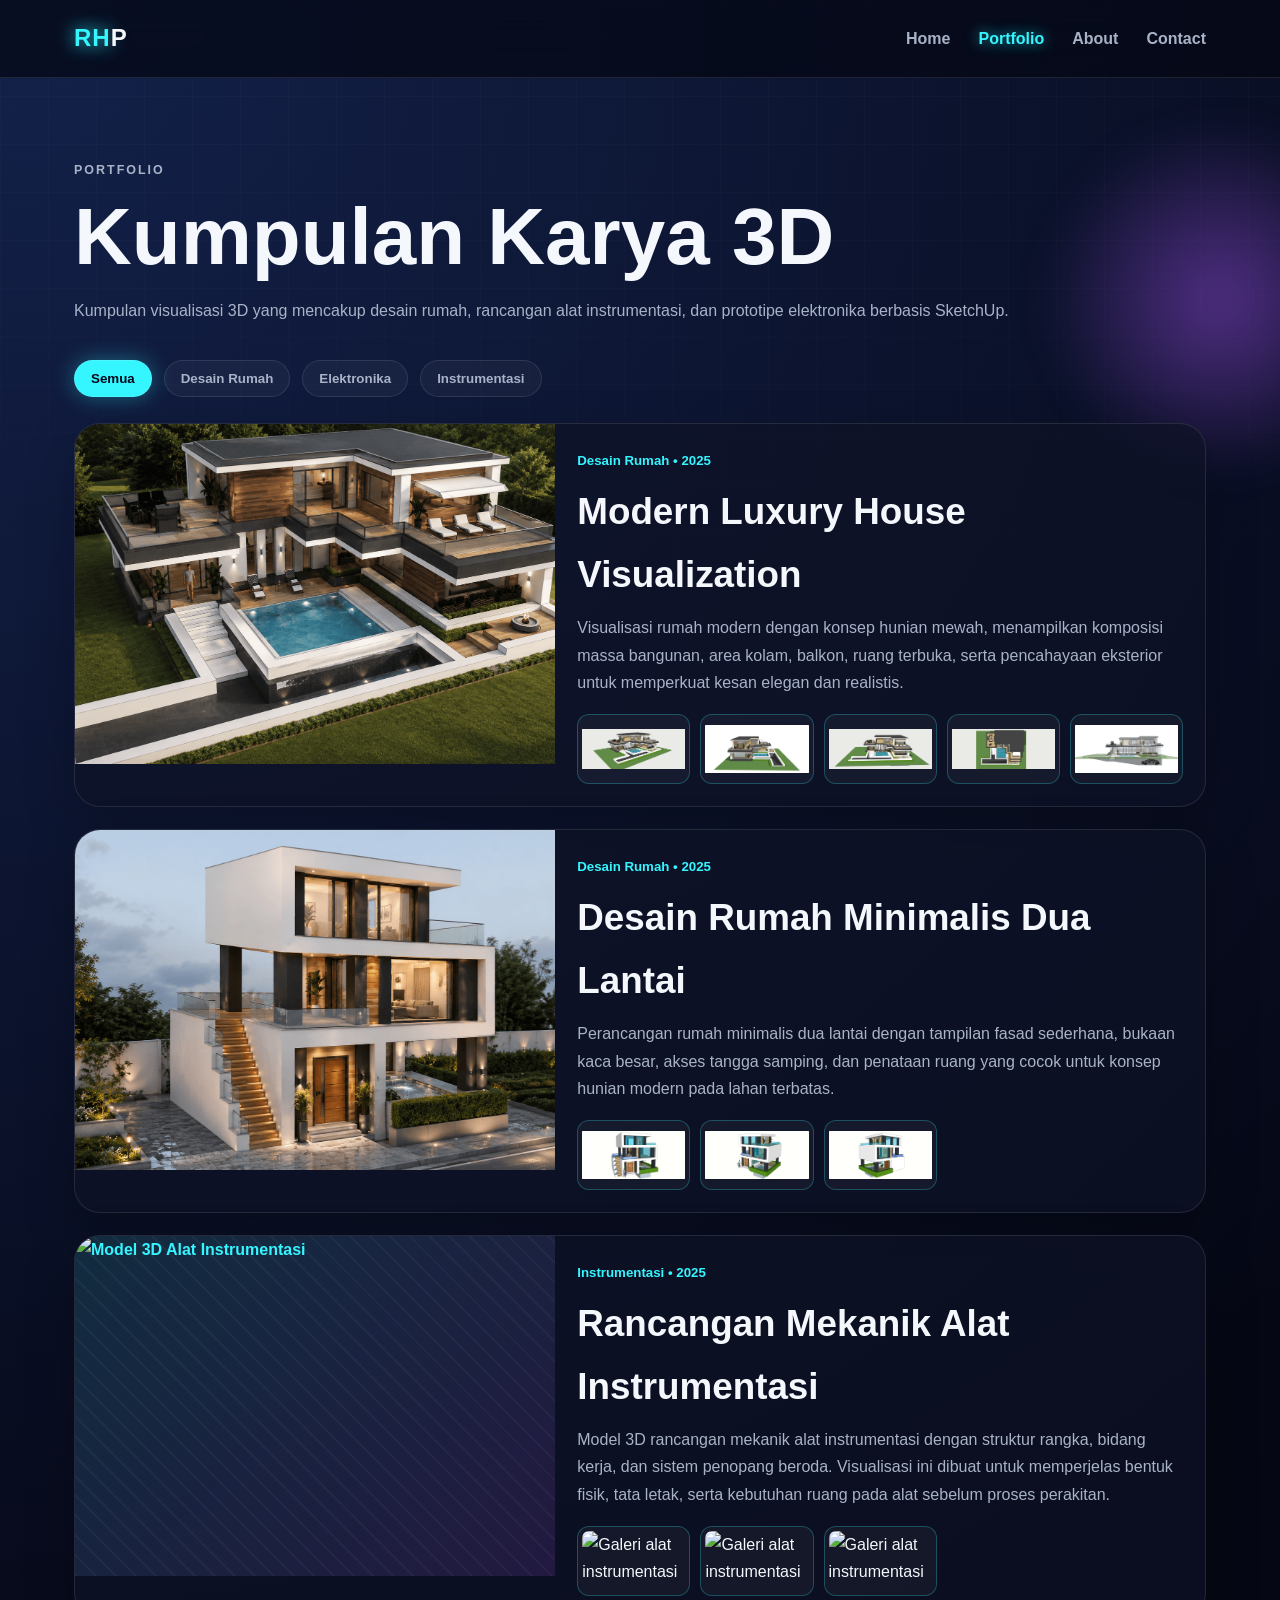
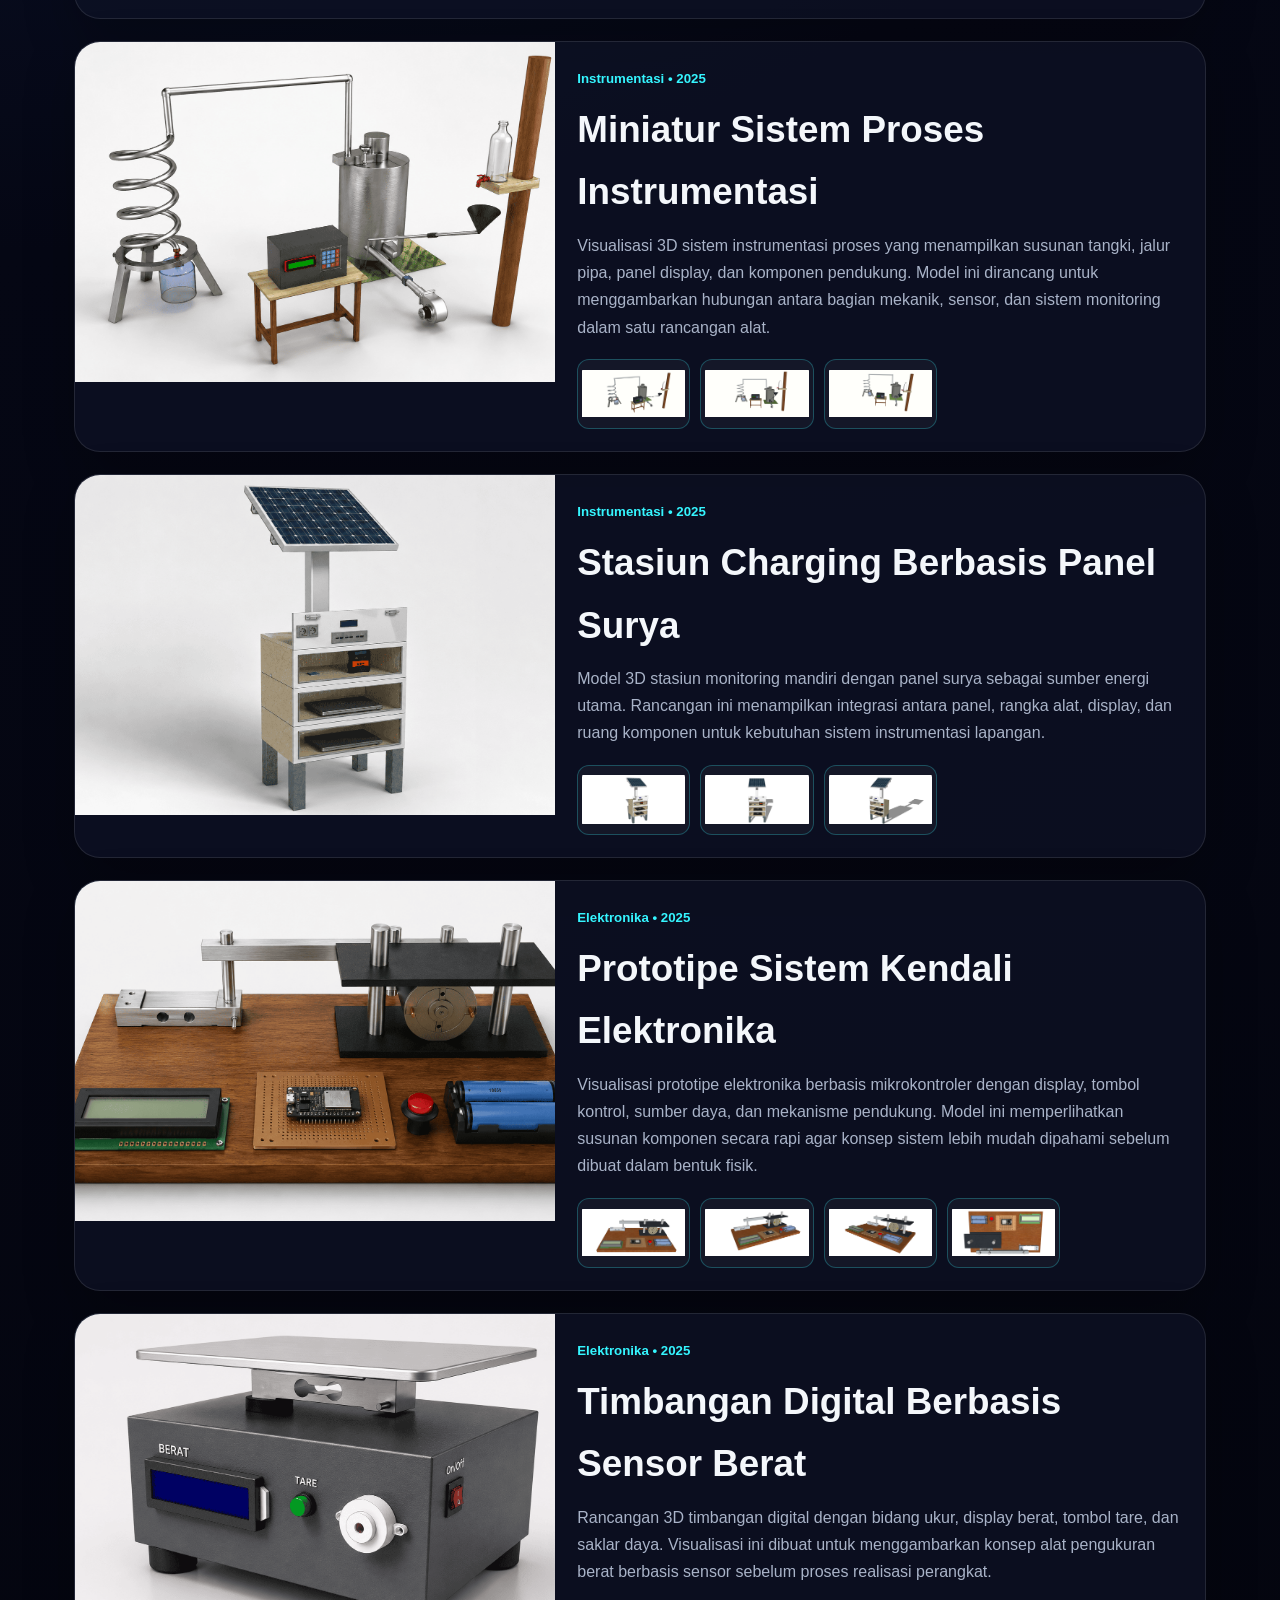
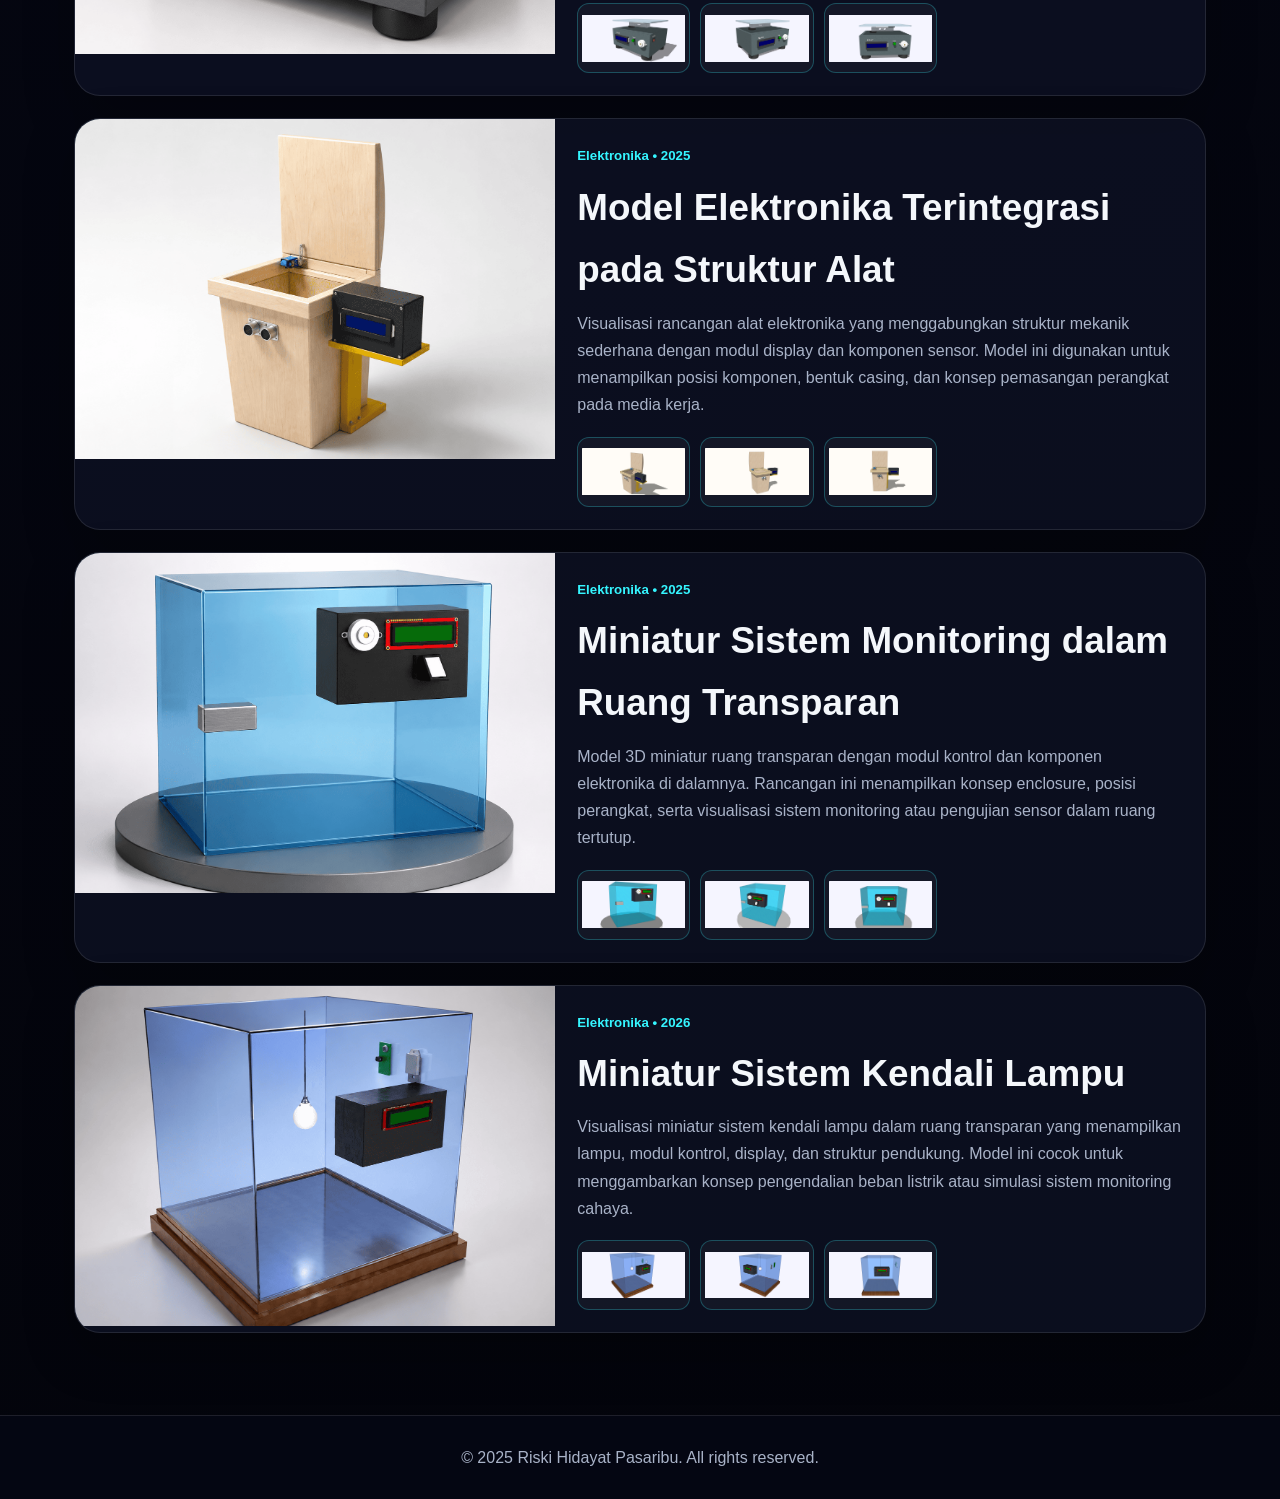
==== portfolio.html @ 84c56f29 "Add files via upload" ====
<!DOCTYPE html>
<html lang="id">

<head>
  <meta charset="UTF-8" />
  <meta name="viewport" content="width=device-width, initial-scale=1.0" />
  <title>Portfolio | Riski Hidayat Pasaribu</title>
  <link rel="stylesheet" href="style.css" />
</head>

<body>
  <div class="bg-glow"></div>

  <header class="site-header">
    <nav class="navbar">
      <a href="index.html" class="logo"><span>RH</span>P</a>
      <button class="menu-toggle" aria-label="Buka Menu">☰</button>
      <ul class="nav-links">
        <li><a href="index.html">Home</a></li>
        <li><a href="portfolio.html" class="active">Portfolio</a></li>
        <li><a href="about.html">About</a></li>
        <li><a href="contact.html">Contact</a></li>
      </ul>
    </nav>
  </header>

  <main class="page-main section-fade">
    <section class="page-hero">
      <p class="eyebrow">Portfolio</p>
      <h1>Kumpulan Karya 3D</h1>
      <p>
        Kumpulan visualisasi 3D yang mencakup desain rumah, rancangan alat instrumentasi,
        dan prototipe elektronika berbasis SketchUp.
      </p>
    </section>

    <section class="filter-bar">
      <button class="filter-btn active" data-filter="all">Semua</button>
      <button class="filter-btn" data-filter="rumah">Desain Rumah</button>
      <button class="filter-btn" data-filter="elektronika">Elektronika</button>
      <button class="filter-btn" data-filter="instrumentasi">Instrumentasi</button>
    </section>

    <section class="portfolio-grid">
      <article class="project-card" data-category="rumah">
        <img class="project-image" src="assets/images/House_1.png" alt="Desain Rumah Modern">

        <div class="project-content">
          <span class="tag">Desain Rumah • 2025</span>
          <h2>Modern Luxury House Visualization</h2>
          <p>
            Visualisasi rumah modern dengan konsep hunian mewah, menampilkan komposisi massa bangunan,
            area kolam, balkon, ruang terbuka, serta pencahayaan eksterior untuk memperkuat kesan elegan
            dan realistis.
          </p>
          <div class="gallery-mini">
            <img src="assets/images/House_1-base.jpg" alt="Galeri desain rumah 1">
            <img src="assets/images/House_1-kanan.jpg" alt="Galeri desain rumah 2">
            <img src="assets/images/House_1-kiri.jpg" alt="Galeri desain rumah 3">
            <img src="assets/images/House_1-atas.jpg" alt="Galeri desain rumah 4">
            <img src="assets/images/House_1-xray.jpg" alt="Galeri desain rumah 5">


          </div>
        </div>
      </article>

      <article class="project-card" data-category="rumah">
        <img class="project-image" src="assets/images/House_2.png" alt="Desain Rumah Modern">

        <div class="project-content">
          <span class="tag">Desain Rumah • 2025</span>
          <h2>Desain Rumah Minimalis Dua Lantai</h2>
          <p>
            Perancangan rumah minimalis dua lantai dengan tampilan fasad sederhana, bukaan kaca besar,
            akses tangga samping, dan penataan ruang yang cocok untuk konsep hunian modern pada lahan terbatas.
          </p>
          <div class="gallery-mini">
            <img src="assets/images/House_2-base.jpg" alt="Galeri desain rumah 1">
            <img src="assets/images/House_2-kiri.jpg" alt="Galeri desain rumah 2">
            <img src="assets/images/House_2-belakang.jpg" alt="Galeri desain rumah 3">


          </div>
        </div>
      </article>

      <article class="project-card" data-category="instrumentasi">
        <img class="project-image" src="assets/images/instrumentasi_1.png" alt="Model 3D Alat Instrumentasi">

        <div class="project-content">
          <span class="tag">Instrumentasi • 2025</span>
          <h2>Rancangan Mekanik Alat Instrumentasi</h2>
          <p>
            Model 3D rancangan mekanik alat instrumentasi dengan struktur rangka, bidang kerja,
            dan sistem penopang beroda. Visualisasi ini dibuat untuk memperjelas bentuk fisik,
            tata letak, serta kebutuhan ruang pada alat sebelum proses perakitan.
          </p>
          <div class="gallery-mini">
            <img src="assets/images/instrumentasi_1-base.jpg" alt="Galeri alat instrumentasi 1">
            <img src="assets/images/instrumentasi_1-depan.jpg" alt="Galeri alat instrumentasi 2">
            <img src="assets/images/instrumentasi_1-belakang.jpg" alt="Galeri alat instrumentasi 3">
          </div>
        </div>
      </article>

      <article class="project-card" data-category="instrumentasi">
        <img class="project-image" src="assets/images/Instrumentasi_2.png" alt="Model 3D Alat Instrumentasi">

        <div class="project-content">
          <span class="tag">Instrumentasi • 2025</span>
          <h2>Miniatur Sistem Proses Instrumentasi</h2>
          <p>
            Visualisasi 3D sistem instrumentasi proses yang menampilkan susunan tangki, jalur pipa,
            panel display, dan komponen pendukung. Model ini dirancang untuk menggambarkan hubungan
            antara bagian mekanik, sensor, dan sistem monitoring dalam satu rancangan alat.
          </p>
          <div class="gallery-mini">
            <img src="assets/images/Instrumentasi_2-base.jpg" alt="Galeri alat instrumentasi 1">
            <img src="assets/images/Instrumentasi_2-depan.jpg" alt="Galeri alat instrumentasi 2">
            <img src="assets/images/Instrumentasi_2-kiri.jpg" alt="Galeri alat instrumentasi 3">
          </div>
        </div>
      </article>

      <article class="project-card" data-category="instrumentasi">
        <img class="project-image" src="assets/images/Instrumentasi_3.png" alt="Model 3D Alat Instrumentasi">

        <div class="project-content">
          <span class="tag">Instrumentasi • 2025</span>
          <h2>Stasiun Charging Berbasis Panel Surya</h2>
          <p>
            Model 3D stasiun monitoring mandiri dengan panel surya sebagai sumber energi utama.
            Rancangan ini menampilkan integrasi antara panel, rangka alat, display, dan ruang komponen
            untuk kebutuhan sistem instrumentasi lapangan.
          </p>
          <div class="gallery-mini">
            <img src="assets/images/Instrumentasi_3-base.jpg" alt="Galeri alat instrumentasi 1">
            <img src="assets/images/Instrumentasi_3-depan.jpg" alt="Galeri alat instrumentasi 2">
            <img src="assets/images/Instrumentasi_3-kiri.jpg" alt="Galeri alat instrumentasi 3">
          </div>
        </div>
      </article>

      <article class="project-card" data-category="elektronika">
        <img class="project-image" src="assets/images/elektronika_1.png" alt="Visualisasi Proyek Elektronika">

        <div class="project-content">
          <span class="tag">Elektronika • 2025</span>
          <h2>Prototipe Sistem Kendali Elektronika</h2>
          <p>
            Visualisasi prototipe elektronika berbasis mikrokontroler dengan display, tombol kontrol,
            sumber daya, dan mekanisme pendukung. Model ini memperlihatkan susunan komponen secara
            rapi agar konsep sistem lebih mudah dipahami sebelum dibuat dalam bentuk fisik.
          </p>
          <div class="gallery-mini">
            <img src="assets/images/elektronika_1-base.jpg" alt="Galeri elektronika 1">
            <img src="assets/images/elektronika_1-kanan.jpg" alt="Galeri elektronika 2">
            <img src="assets/images/elektronika_1-kiri.jpg" alt="Galeri elektronika 3">
            <img src="assets/images/elektronika_1-atas.jpg" alt="Galeri elektronika 4">

          </div>
        </div>
      </article>

      <article class="project-card" data-category="elektronika">
        <img class="project-image" src="assets/images/elektronika_2.png" alt="Visualisasi Proyek Elektronika">

        <div class="project-content">
          <span class="tag">Elektronika • 2025</span>
          <h2>Timbangan Digital Berbasis Sensor Berat</h2>
          <p>
            Rancangan 3D timbangan digital dengan bidang ukur, display berat, tombol tare,
            dan saklar daya. Visualisasi ini dibuat untuk menggambarkan konsep alat pengukuran berat
            berbasis sensor sebelum proses realisasi perangkat.
          </p>
          <div class="gallery-mini">
            <img src="assets/images/elektronika_2-base.jpg" alt="Galeri elektronika 1">
            <img src="assets/images/elektronika_2-kanan.jpg" alt="Galeri elektronika 2">
            <img src="assets/images/elektronika_2-depan.jpg" alt="Galeri elektronika 3">

          </div>
        </div>

      </article>

      <article class="project-card" data-category="elektronika">
        <img class="project-image" src="assets/images/elektronika_3.png" alt="Visualisasi Proyek Elektronika">

        <div class="project-content">
          <span class="tag">Elektronika • 2025</span>
          <h2>Model Elektronika Terintegrasi pada Struktur Alat</h2>
          <p>
            Visualisasi rancangan alat elektronika yang menggabungkan struktur mekanik sederhana
            dengan modul display dan komponen sensor. Model ini digunakan untuk menampilkan posisi
            komponen, bentuk casing, dan konsep pemasangan perangkat pada media kerja.
          </p>
          <div class="gallery-mini">
            <img src="assets/images/elektronika_3-base.jpg" alt="Galeri elektronika 1">
            <img src="assets/images/elektronika_3-kanan.jpg" alt="Galeri elektronika 2">
            <img src="assets/images/elektronika_3-depan.jpg" alt="Galeri elektronika 3">

          </div>
        </div>
      </article>

      <article class="project-card" data-category="elektronika">
        <img class="project-image" src="assets/images/elektronika_4.png" alt="Visualisasi Proyek Elektronika">

        <div class="project-content">
          <span class="tag">Elektronika • 2025</span>
          <h2>Miniatur Sistem Monitoring dalam Ruang Transparan</h2>
          <p>
            Model 3D miniatur ruang transparan dengan modul kontrol dan komponen elektronika di dalamnya.
            Rancangan ini menampilkan konsep enclosure, posisi perangkat, serta visualisasi sistem
            monitoring atau pengujian sensor dalam ruang tertutup.
          </p>
          <div class="gallery-mini">
            <img src="assets/images/elektronika_4-base.jpg" alt="Galeri elektronika 1">
            <img src="assets/images/elektronika_4-kiri.jpg" alt="Galeri elektronika 2">
            <img src="assets/images/elektronika_4-depan.jpg" alt="Galeri elektronika 3">

          </div>
        </div>
      </article>

      <article class="project-card" data-category="elektronika">
        <img class="project-image" src="assets/images/elektronika_5.png" alt="Visualisasi Proyek Elektronika">

        <div class="project-content">
          <span class="tag">Elektronika • 2026</span>
          <h2>Miniatur Sistem Kendali Lampu</h2>
          <p>
            Visualisasi miniatur sistem kendali lampu dalam ruang transparan yang menampilkan lampu,
            modul kontrol, display, dan struktur pendukung. Model ini cocok untuk menggambarkan konsep
            pengendalian beban listrik atau simulasi sistem monitoring cahaya.
          </p>
          <div class="gallery-mini">
            <img src="assets/images/elektronika_5-base.jpg" alt="Galeri elektronika 1">
            <img src="assets/images/elektronika_5-kiri.jpg" alt="Galeri elektronika 2">
            <img src="assets/images/elektronika_5-depan.jpg" alt="Galeri elektronika 3">

          </div>
        </div>
      </article>


    </section>
  </main>

  <footer class="footer">
    <p>© 2025 Riski Hidayat Pasaribu. All rights reserved.</p>
  </footer>

  <div class="image-modal" id="imageModal">
    <button class="modal-close" id="modalClose">×</button>
    <img id="modalImage" src="" alt="Preview Gambar Portfolio">
  </div>

  <script src="script.js"></script>
</body>

</html>
---- style.css ----
:root {
  --bg: #050714;
  --panel: rgba(14, 18, 38, 0.72);
  --panel-strong: rgba(17, 24, 48, 0.92);
  --text: #f4f7fb;
  --muted: #a9b3c8;
  --cyan: #35f5ff;
  --purple: #a855f7;
  --blue: #3b82f6;
  --border: rgba(255, 255, 255, 0.1);
  --shadow: 0 0 40px rgba(53, 245, 255, 0.16);
}

* {
  box-sizing: border-box;
  margin: 0;
  padding: 0;
}

html {
  scroll-behavior: smooth;
}

body {
  min-height: 100vh;
  font-family: Arial, Helvetica, sans-serif;
  background: radial-gradient(circle at top left, #13214a 0%, var(--bg) 38%, #03040b 100%);
  color: var(--text);
  line-height: 1.7;
  overflow-x: hidden;
}

body::before {
  content: "";
  position: fixed;
  inset: 0;
  background-image: linear-gradient(rgba(255,255,255,0.025) 1px, transparent 1px),
                    linear-gradient(90deg, rgba(255,255,255,0.025) 1px, transparent 1px);
  background-size: 48px 48px;
  pointer-events: none;
  mask-image: linear-gradient(to bottom, black, transparent 85%);
}

.bg-glow {
  position: fixed;
  width: 360px;
  height: 360px;
  right: -120px;
  top: 120px;
  background: radial-gradient(circle, rgba(168,85,247,0.45), transparent 70%);
  filter: blur(20px);
  pointer-events: none;
}

.site-header {
  position: sticky;
  top: 0;
  z-index: 50;
  backdrop-filter: blur(18px);
  background: rgba(5, 7, 20, 0.72);
  border-bottom: 1px solid var(--border);
}

.navbar {
  max-width: 1180px;
  margin: auto;
  padding: 18px 24px;
  display: flex;
  justify-content: space-between;
  align-items: center;
}

.logo {
  color: var(--text);
  text-decoration: none;
  font-size: 1.5rem;
  font-weight: 800;
  letter-spacing: 1px;
}

.logo span {
  color: var(--cyan);
  text-shadow: 0 0 18px var(--cyan);
}

.nav-links {
  list-style: none;
  display: flex;
  gap: 28px;
}

.nav-links a {
  color: var(--muted);
  text-decoration: none;
  font-weight: 600;
  transition: 0.25s ease;
}

.nav-links a:hover,
.nav-links a.active {
  color: var(--cyan);
  text-shadow: 0 0 14px rgba(53, 245, 255, 0.75);
}

.menu-toggle {
  display: none;
  background: transparent;
  color: var(--text);
  border: 1px solid var(--border);
  border-radius: 12px;
  padding: 8px 12px;
  font-size: 1.2rem;
}

.hero,
.page-main {
  max-width: 1180px;
  margin: auto;
  padding: 82px 24px;
}

.hero {
  min-height: calc(100vh - 78px);
  display: grid;
  grid-template-columns: 1.2fr 0.8fr;
  align-items: center;
  gap: 48px;
}

.eyebrow {
  color: var(--cyan);
  font-weight: 700;
  letter-spacing: 2px;
  text-transform: uppercase;
  font-size: 0.78rem;
  margin-bottom: 14px;
}

h1 {
  font-size: clamp(2.4rem, 7vw, 5rem);
  line-height: 1.05;
  margin-bottom: 18px;
}

h2 {
  font-size: clamp(1.45rem, 3vw, 2.3rem);
  margin-bottom: 14px;
}

.hero h2,
.page-hero p,
.about-text {
  color: var(--muted);
}

.hero-text {
  max-width: 680px;
  color: var(--muted);
  font-size: 1.08rem;
  margin: 22px 0 32px;
}

.hero-actions {
  display: flex;
  gap: 16px;
  flex-wrap: wrap;
}

.btn {
  display: inline-block;
  padding: 13px 20px;
  border-radius: 999px;
  text-decoration: none;
  font-weight: 800;
  transition: 0.25s ease;
}

.btn.primary {
  background: linear-gradient(135deg, var(--cyan), var(--purple));
  color: #020617;
  box-shadow: var(--shadow);
}

.btn.secondary {
  color: var(--text);
  border: 1px solid var(--border);
  background: rgba(255,255,255,0.04);
}

.btn:hover,
.work-card:hover,
.project-card:hover,
.contact-card:hover {
  transform: translateY(-6px);
}

.hero-card,
.work-card,
.project-card,
.profile-panel,
.contact-card {
  background: var(--panel);
  border: 1px solid var(--border);
  border-radius: 26px;
  box-shadow: 0 20px 50px rgba(0,0,0,0.25);
}

.hero-card {
  padding: 28px;
  text-align: center;
}

.model-preview {
  height: 320px;
  display: grid;
  place-items: center;
  border-radius: 22px;
  background: linear-gradient(135deg, rgba(53,245,255,0.08), rgba(168,85,247,0.10));
  overflow: hidden;
}

.cube {
  width: 130px;
  height: 130px;
  background: linear-gradient(135deg, rgba(53,245,255,0.9), rgba(168,85,247,0.85));
  transform: rotate(45deg) skew(-12deg, -12deg);
  box-shadow: 0 0 50px rgba(53,245,255,0.45);
  animation: float 3.5s ease-in-out infinite;
}

.hero-card p {
  margin-top: 20px;
  font-weight: 800;
}

.hero-card span {
  color: var(--muted);
  font-size: 0.92rem;
}

.section {
  max-width: 1180px;
  margin: auto;
  padding: 42px 24px 82px;
}

.section-heading {
  margin-bottom: 26px;
}

.cards-grid,
.portfolio-grid,
.contact-grid,
.skills-grid {
  display: grid;
  gap: 22px;
}

.cards-grid {
  grid-template-columns: repeat(3, 1fr);
}

.work-card,
.project-card,
.contact-card {
  overflow: hidden;
  transition: 0.25s ease;
}

.image-placeholder,
.project-image {
  width: 100%;
  height: 340px;
  display: block;
  object-fit: cover;
  object-position: center;
  cursor: pointer;
  transition: 0.25s ease;

  color: var(--cyan);
  font-weight: 800;
  background:
    linear-gradient(135deg, rgba(53,245,255,0.12), rgba(168,85,247,0.14)),
    repeating-linear-gradient(45deg, rgba(255,255,255,0.035) 0 2px, transparent 2px 14px);
}

.card-body,
.project-content {
  padding: 22px;
}

.tag {
  color: var(--cyan);
  font-size: 0.83rem;
  font-weight: 800;
}

.card-body h3,
.project-content h2 {
  margin: 8px 0;
}

.card-body p,
.project-content p {
  color: var(--muted);
}

.page-hero {
  margin-bottom: 36px;
}

.filter-bar {
  display: flex;
  gap: 12px;
  flex-wrap: wrap;
  margin-bottom: 26px;
}

.filter-btn {
  border: 1px solid var(--border);
  background: rgba(255,255,255,0.04);
  color: var(--muted);
  padding: 10px 16px;
  border-radius: 999px;
  cursor: pointer;
  font-weight: 800;
}

.filter-btn.active,
.filter-btn:hover {
  color: #020617;
  background: var(--cyan);
  box-shadow: 0 0 22px rgba(53,245,255,0.35);
}

.portfolio-grid {
  grid-template-columns: 1fr;
}

.project-card {
  display: grid;
  grid-template-columns: 0.85fr 1.15fr;
}

.gallery-mini {
  display: grid;
  grid-template-columns: repeat(5, 1fr);
  gap: 10px;
  margin-top: 18px;
  width: 100%;
  max-width: 100%;
}

.gallery-mini img {
  width: 100%;
  height: 70px;
  max-width: 100%;
  object-fit: contain;
  object-position: center;
  display: block;
  border-radius: 12px;
  border: 1px solid rgba(53, 245, 255, 0.25);
  background: rgba(255, 255, 255, 0.04);
  padding: 4px;
}

.about-layout {
  display: grid;
  grid-template-columns: 1.2fr 0.8fr;
  gap: 36px;
  align-items: start;
}

.about-text {
  margin-bottom: 18px;
  max-width: 760px;
}

.profile-panel {
  padding: 26px;
}

.profile-panel ul {
  margin-top: 16px;
  padding-left: 18px;
  color: var(--muted);
}

.skills-grid {
  grid-template-columns: repeat(3, 1fr);
}

.skills-grid span {
  padding: 18px;
  border-radius: 18px;
  border: 1px solid var(--border);
  background: rgba(255,255,255,0.04);
  color: var(--text);
  font-weight: 800;
}

.contact-grid {
  grid-template-columns: repeat(2, 1fr);
}

.contact-card {
  padding: 26px;
  text-decoration: none;
  color: var(--text);
}

.contact-card span {
  display: block;
  color: var(--cyan);
  font-weight: 800;
  margin-bottom: 8px;
}

.contact-card strong {
  color: var(--muted);
  word-break: break-word;
}

.footer {
  padding: 28px 24px;
  text-align: center;
  color: var(--muted);
  border-top: 1px solid var(--border);
  background: rgba(5, 7, 20, 0.75);
}

.section-fade {
  opacity: 0;
  transform: translateY(18px);
  animation: fadeIn 0.75s ease forwards;
}

.hidden {
  display: none;
}

@keyframes fadeIn {
  to { opacity: 1; transform: translateY(0); }
}

@keyframes float {
  0%, 100% { transform: translateY(0) rotate(45deg) skew(-12deg, -12deg); }
  50% { transform: translateY(-18px) rotate(45deg) skew(-12deg, -12deg); }
}


.image-modal {
  position: fixed;
  inset: 0;
  z-index: 9999;
  display: flex;
  justify-content: center;
  align-items: center;
  padding: 28px;
  background: rgba(0, 0, 0, 0.88);
  backdrop-filter: blur(10px);

  opacity: 0;
  visibility: hidden;
  pointer-events: none;
  transition: opacity 0.35s ease, visibility 0.35s ease;
}

.image-modal.open {
  opacity: 1;
  visibility: visible;
  pointer-events: auto;
}

.image-modal img {
  max-width: 92vw;
  max-height: 86vh;
  width: auto;
  height: auto;
  object-fit: contain;
  border-radius: 18px;
  border: 1px solid rgba(53, 245, 255, 0.35);
  box-shadow: 0 0 40px rgba(53, 245, 255, 0.25);
  background: #050714;

  transform: scale(0.88);
  opacity: 0;
  transition: transform 0.35s ease, opacity 0.35s ease;
}

.image-modal.open img {
  transform: scale(1);
  opacity: 1;
}

.modal-close {
  position: fixed;
  top: 24px;
  right: 28px;
  z-index: 10000;
  width: 46px;
  height: 46px;
  border: 1px solid rgba(53, 245, 255, 0.35);
  border-radius: 50%;
  background: rgba(5, 7, 20, 0.9);
  color: var(--cyan);
  font-size: 2rem;
  line-height: 1;
  cursor: pointer;
  transition: 0.25s ease;
}

.modal-close:hover {
  transform: rotate(90deg) scale(1.08);
  box-shadow: 0 0 24px rgba(53, 245, 255, 0.35);
}

.gallery-mini img {
  cursor: pointer;
  transition: 0.25s ease;
}

.gallery-mini img:hover {
  transform: scale(1.05);
  box-shadow: 0 0 18px rgba(53, 245, 255, 0.25);
}

.home-preview {
  height: 320px;
  border-radius: 22px;
  overflow: hidden;
  border: 1px solid rgba(53, 245, 255, 0.25);
  background: #050714;
}

.home-preview img {
  width: 100%;
  height: 100%;
  display: block;
  object-fit: cover;
  object-position: center;
  background: #050714;
}


.work-image {
  width: 100%;
  height: 220px;
  display: block;
  object-fit: cover;
  object-position: center;
  border-radius: 26px 26px 0 0;
  cursor: pointer;
  transition: 0.25s ease;
}

.work-image:hover {
  filter: brightness(1.08);
  transform: scale(1.02);
}

@media (max-width: 820px) {
  .menu-toggle {
    display: block;
  }

  .nav-links {
    position: absolute;
    top: 74px;
    left: 24px;
    right: 24px;
    display: none;
    flex-direction: column;
    padding: 20px;
    background: var(--panel-strong);
    border: 1px solid var(--border);
    border-radius: 20px;
  }

  .nav-links.open {
    display: flex;
  }

  .hero,
  .about-layout,
  .project-card {
    grid-template-columns: 1fr;
  }

  .cards-grid,
  .skills-grid,
  .contact-grid {
    grid-template-columns: 1fr;
  }

  .hero {
    padding-top: 54px;
  }

    .gallery-mini {
    grid-template-columns: repeat(3, 1fr);
  }

  .gallery-mini img {
    height: 60px;
  }

  
}
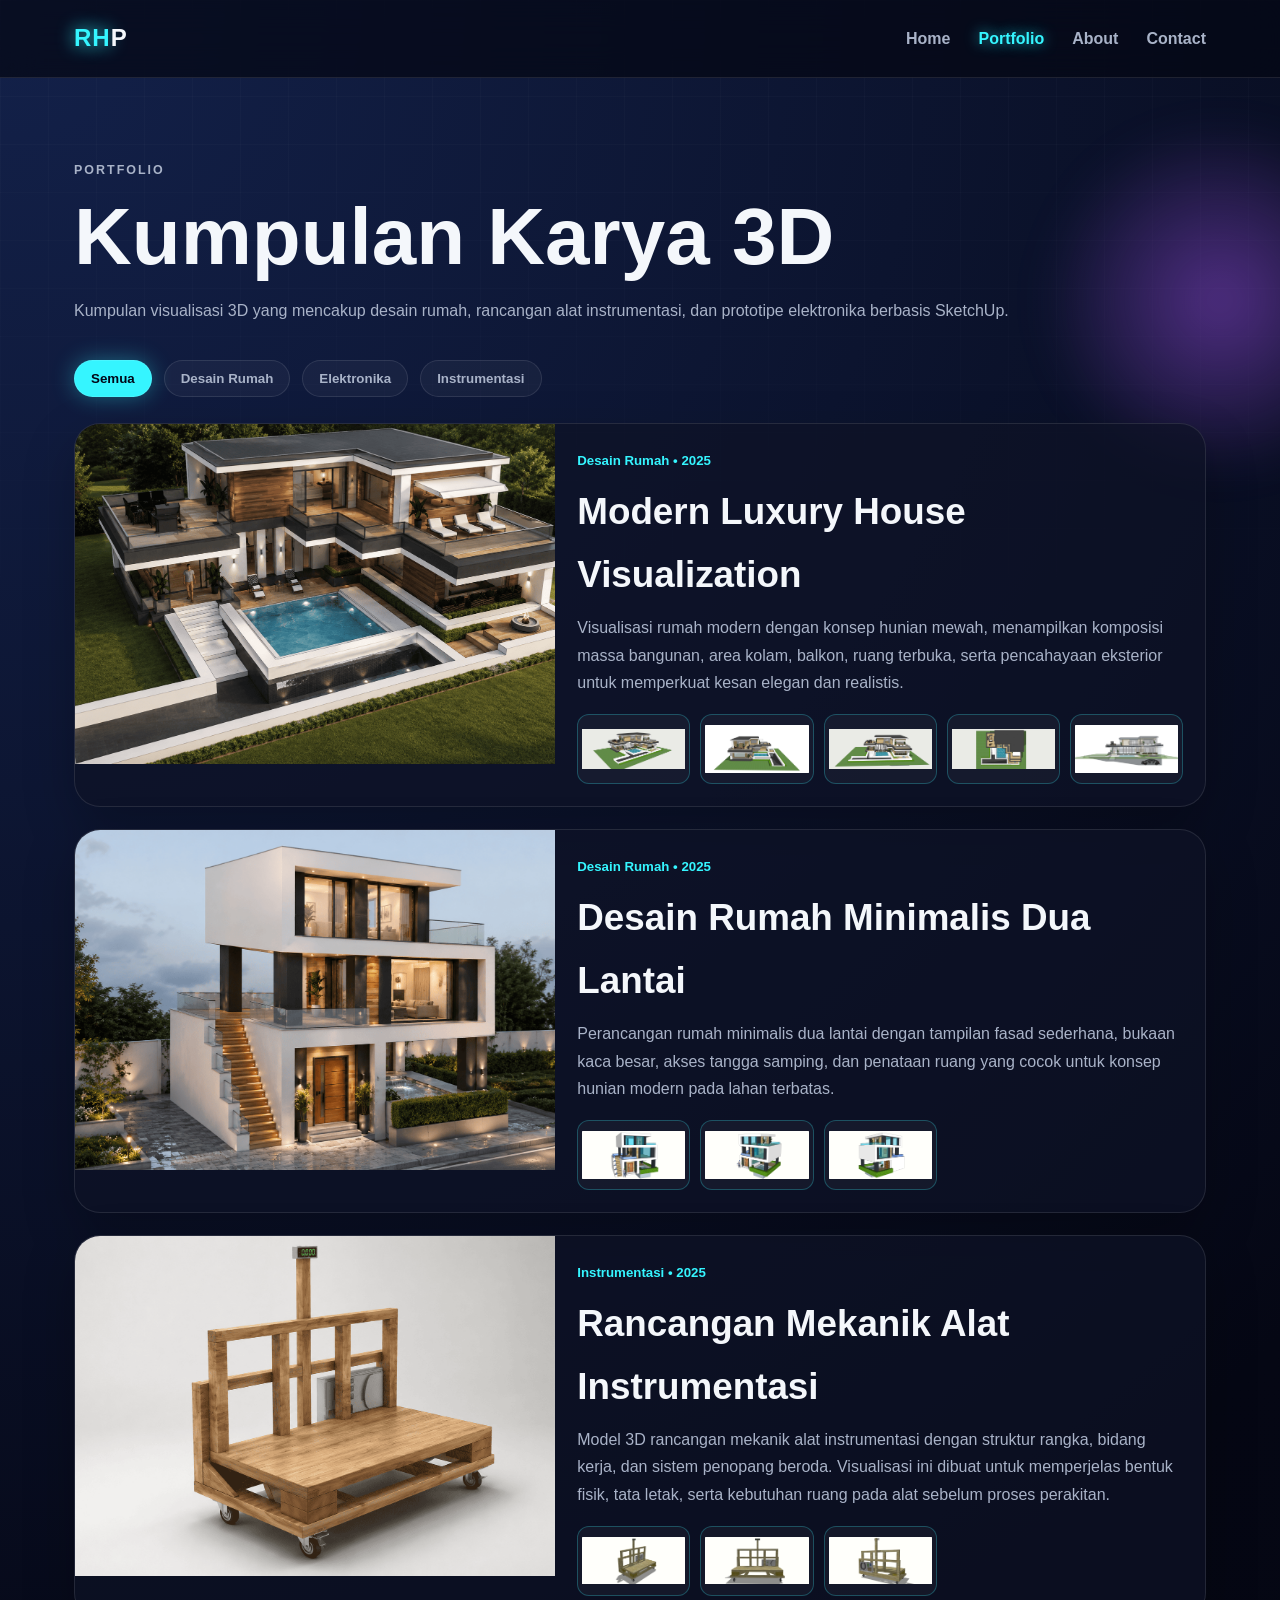
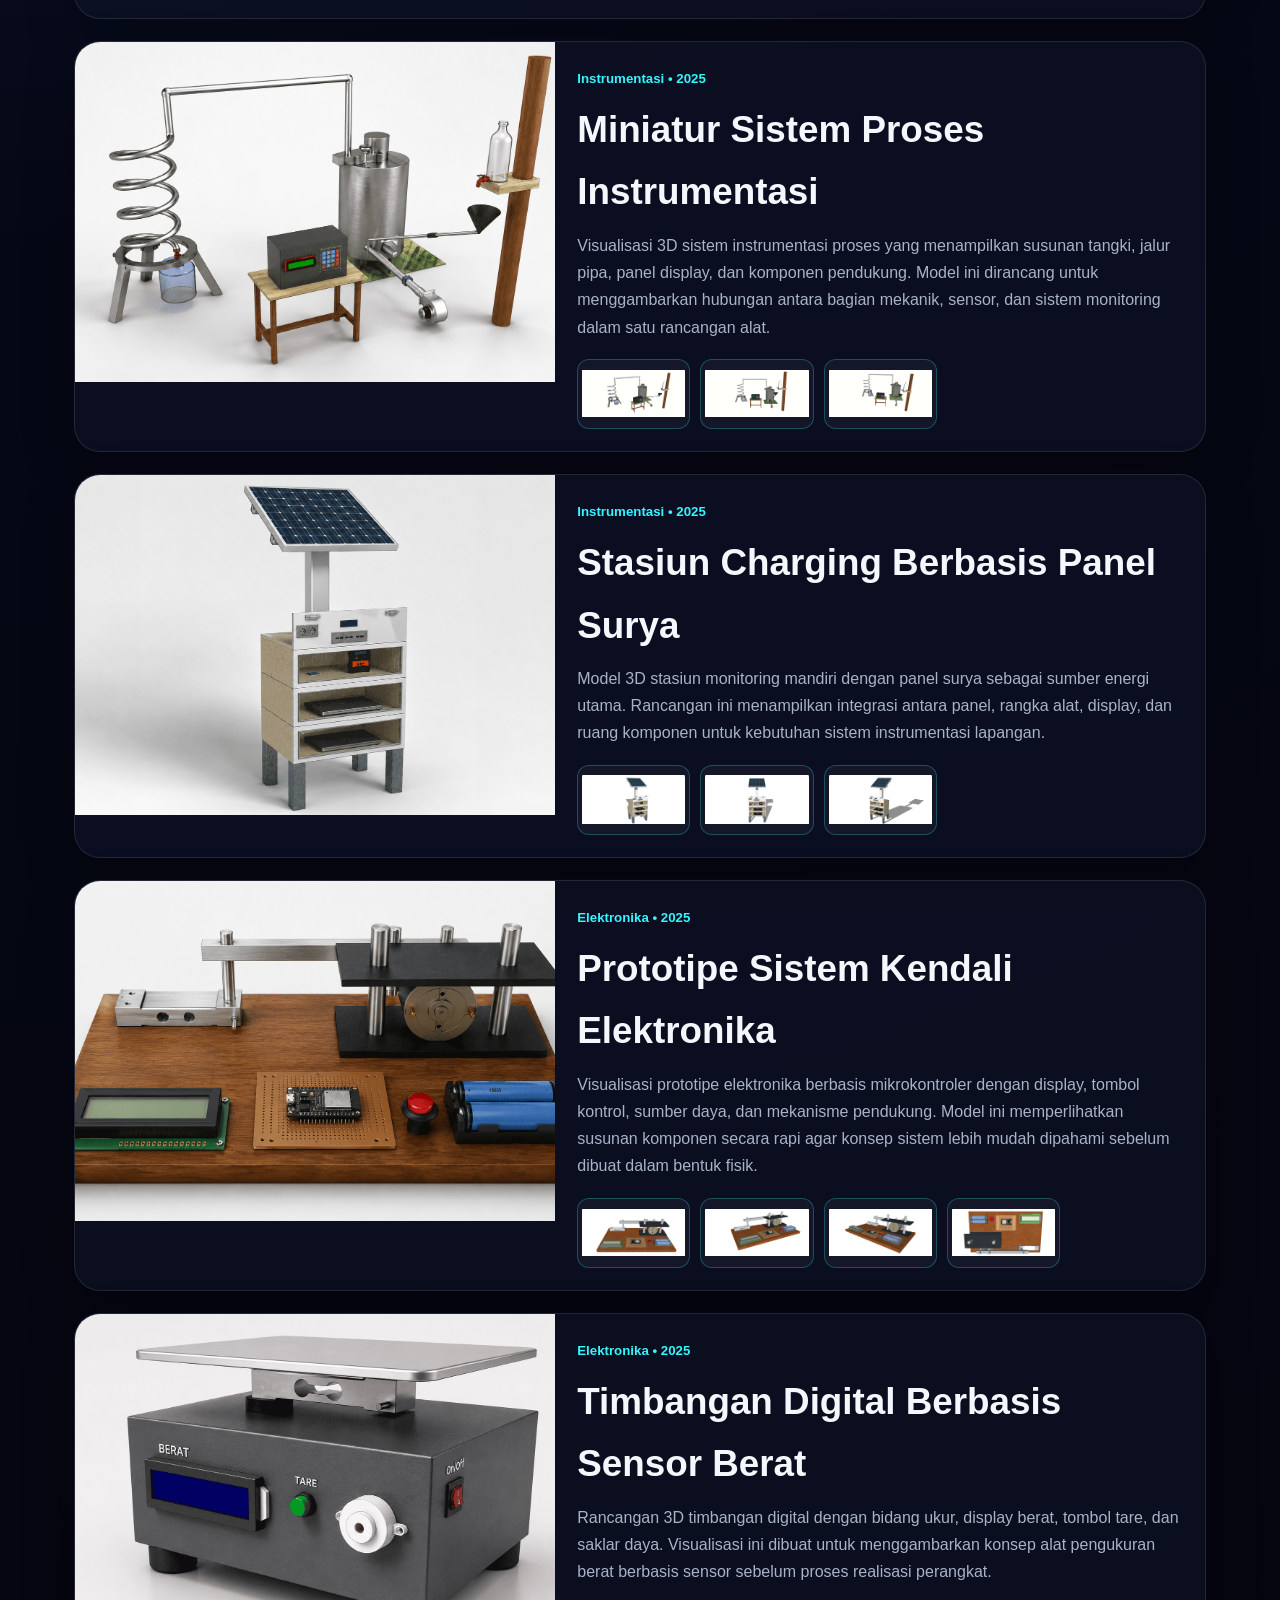
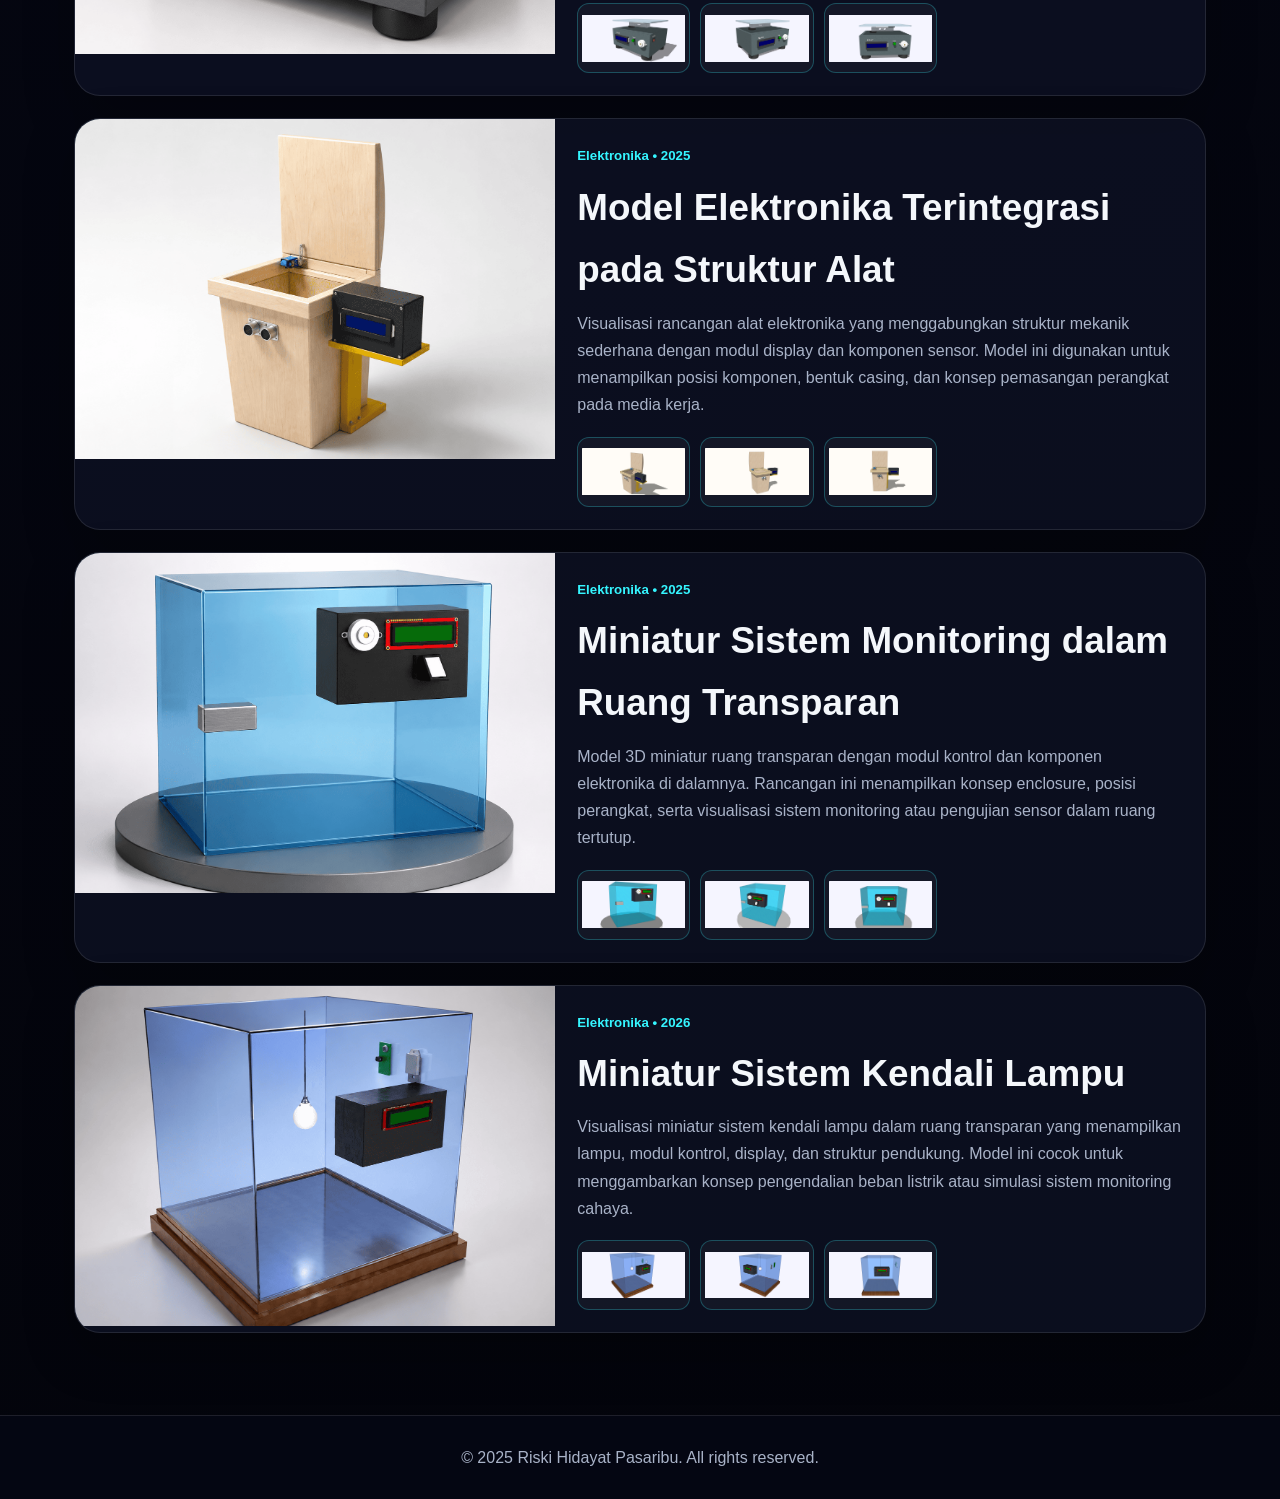
==== commit 4d26362a: "Fix image source case sensitivity in portfolio.html" ====
--- a/portfolio.html
+++ b/portfolio.html
@@ -86,7 +86,7 @@
       </article>
 
       <article class="project-card" data-category="instrumentasi">
-        <img class="project-image" src="assets/images/instrumentasi_1.png" alt="Model 3D Alat Instrumentasi">
+        <img class="project-image" src="assets/images/Instrumentasi_1.png" alt="Model 3D Alat Instrumentasi">
 
         <div class="project-content">
           <span class="tag">Instrumentasi • 2025</span>
@@ -97,9 +97,9 @@
             tata letak, serta kebutuhan ruang pada alat sebelum proses perakitan.
           </p>
           <div class="gallery-mini">
-            <img src="assets/images/instrumentasi_1-base.jpg" alt="Galeri alat instrumentasi 1">
-            <img src="assets/images/instrumentasi_1-depan.jpg" alt="Galeri alat instrumentasi 2">
-            <img src="assets/images/instrumentasi_1-belakang.jpg" alt="Galeri alat instrumentasi 3">
+            <img src="assets/images/Instrumentasi_1-base.jpg" alt="Galeri alat instrumentasi 1">
+            <img src="assets/images/Instrumentasi_1-depan.jpg" alt="Galeri alat instrumentasi 2">
+            <img src="assets/images/Instrumentasi_1-belakang.jpg" alt="Galeri alat instrumentasi 3">
           </div>
         </div>
       </article>
@@ -260,4 +260,4 @@
   <script src="script.js"></script>
 </body>
 
-</html>+</html>
